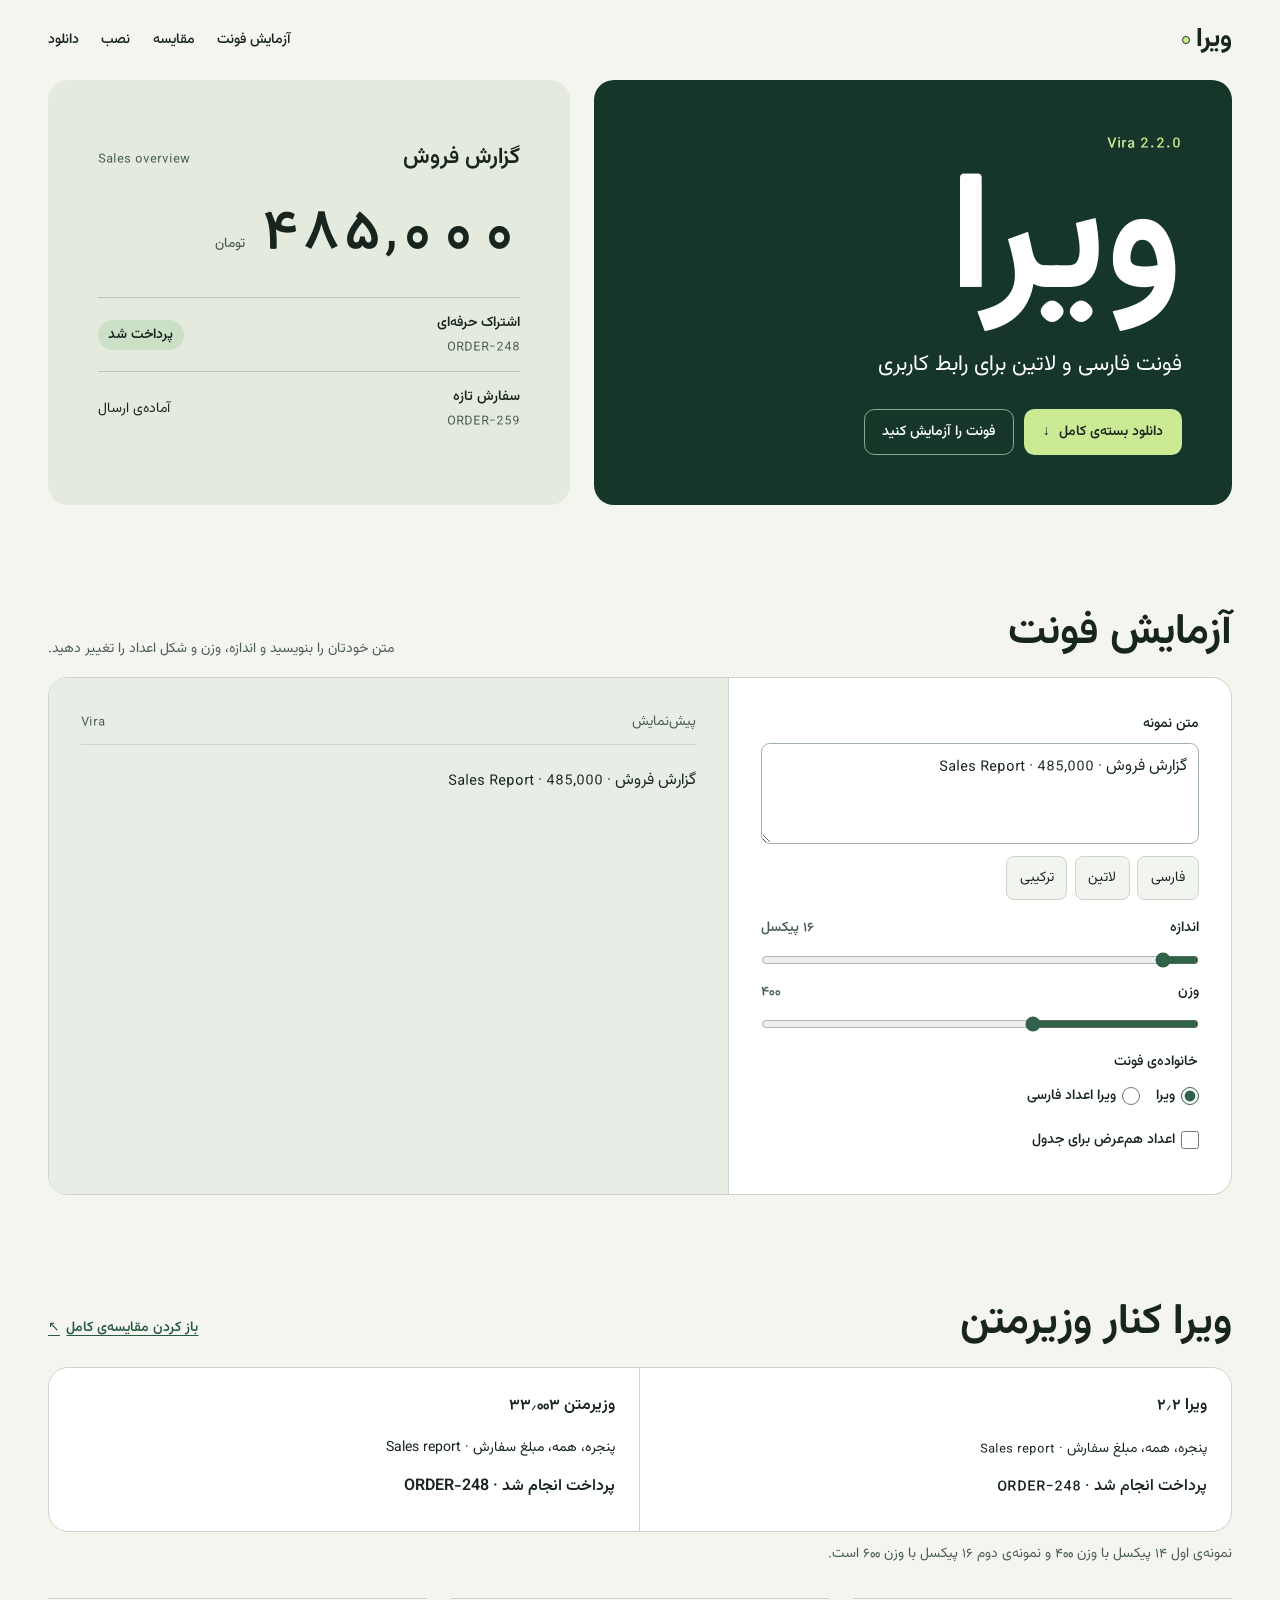
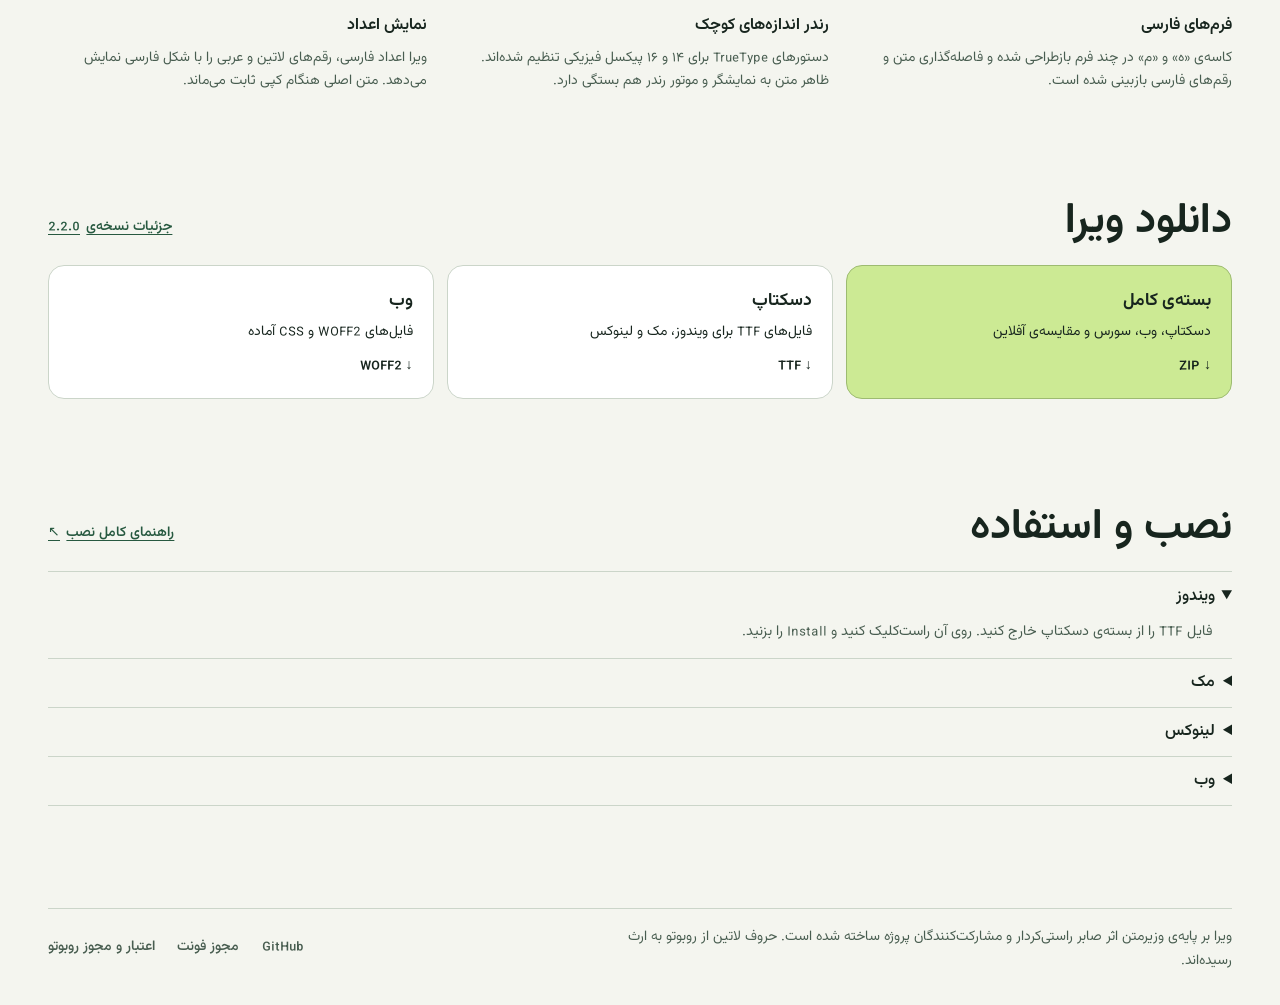
==== index.html @ 40b781bc "Publish the Vira type specimen website" ====
<!doctype html>
<html lang="fa" dir="rtl">
<head>
  <meta charset="utf-8">
  <meta name="viewport" content="width=device-width, initial-scale=1">
  <meta name="theme-color" content="#f4f5ef">
  <meta name="description" content="ویرا، فونت فارسی و لاتین برای رابط کاربری. نمونه‌ها را مقایسه کنید و نسخه‌ی متغیر، ثابت یا اعداد فارسی را دانلود کنید.">
  <title>ویرا | فونت فارسی و لاتین برای رابط کاربری</title>
  <link rel="preload" href="fonts/web/variable/Vira-Variable.woff2" as="font" type="font/woff2" crossorigin>
  <link rel="stylesheet" href="fonts/web/variable.css">
  <link rel="stylesheet" href="site/style.css">
  <script defer src="site/tester.js"></script>
</head>
<body>
  <a class="skip" href="#main">رفتن به محتوا</a>
  <header class="top wrap">
    <a class="wordmark" href="./" aria-label="ویرا، خانه">ویرا<span aria-hidden="true"></span></a>
    <nav aria-label="فهرست سایت">
      <a href="#tester">آزمایش فونت</a>
      <a href="#comparison">مقایسه</a>
      <a href="#install">نصب</a>
      <a href="#download">دانلود</a>
    </nav>
  </header>
  <main id="main" class="wrap">
    <section class="hero" aria-labelledby="hero-title">
      <div class="hero-copy">
        <p class="version"><bdi lang="en">Vira 2.2.0</bdi></p>
        <h1 id="hero-title">ویرا</h1>
        <p>فونت فارسی و لاتین برای رابط کاربری</p>
        <div class="hero-actions">
          <a class="button solid" href="https://github.com/qmahmoudi74/vira/releases/download/v2.2.0/Vira-2.2.0.zip">دانلود بسته‌ی کامل <span aria-hidden="true">↓</span></a>
          <a class="button outline" href="#tester">فونت را آزمایش کنید</a>
        </div>
      </div>
      <div class="hero-proof" aria-label="نمونه‌ی کاربرد ویرا در پنل فروش">
        <div class="proof-title">
          <p>گزارش فروش</p>
          <bdi lang="en">Sales overview</bdi>
        </div>
        <p class="proof-amount"><bdi dir="ltr">۴۸۵٬۰۰۰</bdi> <span>تومان</span></p>
        <div class="proof-order">
          <div><strong>اشتراک حرفه‌ای</strong><bdi lang="en">ORDER-248</bdi></div>
          <span class="state">پرداخت شد</span>
        </div>
        <div class="proof-order">
          <div><strong>سفارش تازه</strong><bdi lang="en">ORDER-259</bdi></div>
          <span>آماده‌ی ارسال</span>
        </div>
      </div>
    </section>

    <section id="tester" class="section" aria-labelledby="tester-title">
      <div class="section-heading">
        <h2 id="tester-title">آزمایش فونت</h2>
        <p>متن خودتان را بنویسید و اندازه، وزن و شکل اعداد را تغییر دهید.</p>
      </div>
      <div class="tester">
        <div class="tester-controls">
          <label for="sample">متن نمونه</label>
          <textarea id="sample" dir="auto" rows="3" maxlength="500">گزارش فروش · Sales Report · 485,000</textarea>
          <div class="presets" aria-label="متن‌های نمونه">
            <button type="button" data-example="persian">فارسی</button>
            <button type="button" data-example="latin">لاتین</button>
            <button type="button" data-example="mixed">ترکیبی</button>
          </div>
          <div class="sliders">
            <label for="size">اندازه <output id="size-output" for="size">۱۶ پیکسل</output></label>
            <input id="size" type="range" min="12" max="72" value="16">
            <label for="weight">وزن <output id="weight-output" for="weight">۴۰۰</output></label>
            <input id="weight" type="range" min="100" max="900" step="1" value="400">
          </div>
          <fieldset>
            <legend>خانواده‌ی فونت</legend>
            <label><input type="radio" name="family" value="Vira" checked> ویرا</label>
            <label><input type="radio" name="family" value="Vira FaNum"> ویرا اعداد فارسی</label>
          </fieldset>
          <label class="check"><input id="tabular" type="checkbox"> اعداد هم‌عرض برای جدول</label>
        </div>
        <div class="tester-stage">
          <div class="tester-meta"><span>پیش‌نمایش</span><bdi id="family-output" lang="en">Vira</bdi></div>
          <p id="render" dir="auto">گزارش فروش · Sales Report · 485,000</p>
        </div>
      </div>
    </section>

    <section id="comparison" class="section" aria-labelledby="comparison-title">
      <div class="section-heading">
        <h2 id="comparison-title">ویرا کنار وزیرمتن</h2>
        <a class="text-link" href="Preview.html">باز کردن مقایسه‌ی کامل <span aria-hidden="true">↖</span></a>
      </div>
      <div class="proof-grid">
        <article class="comparison-card">
          <h3>ویرا ۲٫۲</h3>
          <p class="px14">پنجره، همه، مبلغ سفارش · <bdi lang="en">Sales report</bdi></p>
          <p class="px16">پرداخت انجام شد · <bdi lang="en">ORDER-248</bdi></p>
        </article>
        <article class="comparison-card">
          <h3>وزیرمتن ۳۳٫۰۰۳</h3>
          <p class="px14 vazir">پنجره، همه، مبلغ سفارش · <bdi lang="en">Sales report</bdi></p>
          <p class="px16 vazir">پرداخت انجام شد · <bdi lang="en">ORDER-248</bdi></p>
        </article>
      </div>
      <p class="caption">نمونه‌ی اول ۱۴ پیکسل با وزن ۴۰۰ و نمونه‌ی دوم ۱۶ پیکسل با وزن ۶۰۰ است.</p>
      <div class="changes">
        <article><h3>فرم‌های فارسی</h3><p>کاسه‌ی «ه» و «م» در چند فرم بازطراحی شده و فاصله‌گذاری متن و رقم‌های فارسی بازبینی شده است.</p></article>
        <article><h3>رندر اندازه‌های کوچک</h3><p>دستورهای TrueType برای ۱۴ و ۱۶ پیکسل فیزیکی تنظیم شده‌اند. ظاهر متن به نمایشگر و موتور رندر هم بستگی دارد.</p></article>
        <article><h3>نمایش اعداد</h3><p>ویرا اعداد فارسی، رقم‌های لاتین و عربی را با شکل فارسی نمایش می‌دهد. متن اصلی هنگام کپی ثابت می‌ماند.</p></article>
      </div>
    </section>

    <section id="download" class="section download" aria-labelledby="download-title">
      <div class="section-heading">
        <h2 id="download-title">دانلود ویرا</h2>
        <a class="text-link" href="https://github.com/qmahmoudi74/vira/releases/tag/v2.2.0">جزئیات نسخه‌ی <bdi lang="en">2.2.0</bdi></a>
      </div>
      <div class="downloads">
        <a class="download-card featured" href="https://github.com/qmahmoudi74/vira/releases/download/v2.2.0/Vira-2.2.0.zip">
          <strong>بسته‌ی کامل</strong><span>دسکتاپ، وب، سورس و مقایسه‌ی آفلاین</span><span class="file-type" lang="en">ZIP ↓</span>
        </a>
        <a class="download-card" href="https://github.com/qmahmoudi74/vira/releases/download/v2.2.0/Vira-2.2.0-Desktop.zip">
          <strong>دسکتاپ</strong><span>فایل‌های TTF برای ویندوز، مک و لینوکس</span><span class="file-type" lang="en">TTF ↓</span>
        </a>
        <a class="download-card" href="https://github.com/qmahmoudi74/vira/releases/download/v2.2.0/Vira-2.2.0-Web.zip">
          <strong>وب</strong><span>فایل‌های WOFF2 و CSS آماده</span><span class="file-type" lang="en">WOFF2 ↓</span>
        </a>
      </div>
    </section>

    <section class="section install" id="install" aria-labelledby="install-title">
      <div class="section-heading">
        <h2 id="install-title">نصب و استفاده</h2>
        <a class="text-link" href="https://github.com/qmahmoudi74/vira/blob/main/docs/INSTALL.md">راهنمای کامل نصب <span aria-hidden="true">↖</span></a>
      </div>
      <div class="install-list">
        <details open><summary>ویندوز</summary><p>فایل TTF را از بسته‌ی دسکتاپ خارج کنید. روی آن راست‌کلیک کنید و <bdi lang="en">Install</bdi> را بزنید.</p></details>
        <details><summary>مک</summary><p>فایل TTF را در <bdi lang="en">Font Book</bdi> باز کنید و گزینه‌ی نصب را بزنید.</p></details>
        <details><summary>لینوکس</summary><p>فایل TTF را در نمایشگر فونت نصب کنید یا آن را در <bdi><code>~/.local/share/fonts</code></bdi> بگذارید و <bdi><code>fc-cache -f</code></bdi> را اجرا کنید.</p></details>
        <details><summary>وب</summary><p>پوشه‌ی <bdi><code>fonts/web</code></bdi> را کپی کنید. برای فونت متغیر <bdi><code>variable.css</code></bdi> و برای وزن‌های ثابت <bdi><code>static.css</code></bdi> را بارگذاری کنید.</p></details>
      </div>
    </section>
  </main>
  <footer class="wrap footer">
    <p>ویرا بر پایه‌ی وزیرمتن اثر صابر راستی‌کردار و مشارکت‌کنندگان پروژه ساخته شده است. حروف لاتین از روبوتو به ارث رسیده‌اند.</p>
    <nav aria-label="پیوندهای پروژه">
      <a href="https://github.com/qmahmoudi74/vira"><bdi lang="en">GitHub</bdi></a>
      <a href="OFL.txt">مجوز فونت</a>
      <a href="licenses/NOTICE.txt">اعتبار و مجوز روبوتو</a>
    </nav>
  </footer>
</body>
</html>
---- fonts/web/variable.css ----
@font-face {
  font-family: "Vira";
  src: url("variable/Vira-Variable.woff2") format("woff2");
  font-style: normal;
  font-weight: 100 900;
  font-display: swap;
}

@font-face {
  font-family: "Vira FaNum";
  src: url("variable/ViraFaNum-Variable.woff2") format("woff2");
  font-style: normal;
  font-weight: 100 900;
  font-display: swap;
}
---- site/style.css ----
@font-face {
  font-family: Vazirmatn;
  src: url("../specimen/assets/Vazirmatn-33.003.woff2") format("woff2");
  font-weight: 100 900;
  font-display: swap;
}

:root {
  color-scheme: light;
  font: 400 16px/1.7 Vira, sans-serif;
  font-synthesis: none;
  --text: #17251e;
  --muted: #485d50;
  --paper: #f4f5ef;
  --white: #fff;
  --green: #16362a;
  --acid: #ccea94;
  --border: #cbd5c9;
  --radius: 1.25rem;
  color: var(--text);
  background: var(--paper);
}

* { box-sizing: border-box; }
body { margin: 0; }
h1, h2, h3, p { margin: 0; }
a { color: inherit; }
bdi { unicode-bidi: isolate; }
button, input, textarea { font: inherit; }
button, summary, input[type="range"], input[type="checkbox"], input[type="radio"] { cursor: pointer; }
input { accent-color: #316149; }
:focus-visible { outline: 2px solid #316149; outline-offset: 4px; }
[id] { scroll-margin-block-start: 1rem; }
.wrap { width: min(100% - 3rem, 74rem); margin-inline: auto; }
.skip { position: absolute; inset-block-start: 0; inset-inline-start: 1rem; transform: translateY(-130%); background: var(--white); padding: .5rem 1rem; z-index: 2; }
.skip:focus { transform: translateY(.5rem); }

.top, .footer, .top nav, .footer nav {
  display: flex;
  align-items: center;
  gap: .4rem 1.4rem;
  flex-wrap: wrap;
}
.top { justify-content: space-between; min-height: 5rem; padding-block: .7rem; }
.top a, .footer a { display: inline-flex; align-items: center; min-height: 2.75rem; text-decoration: none; }
.top nav a, .footer nav a { font-size: .875rem; font-weight: 630; }
.top nav a:hover, .footer nav a:hover { text-decoration: underline; }
.wordmark { font-size: 1.65rem; font-weight: 780; gap: .35rem; }
.wordmark span { width: .55rem; height: .55rem; border: 1px solid var(--green); border-radius: 50%; background: var(--acid); }

.hero {
  display: grid;
  grid-template-columns: 1.1fr .9fr;
  gap: 1.5rem;
  align-items: stretch;
}
.hero-copy, .hero-proof { min-width: 0; border-radius: var(--radius); padding: clamp(1.5rem, 4vw, 3.125rem); }
.hero-copy { display: flex; flex-direction: column; justify-content: center; background: var(--green); color: var(--white); }
.hero-copy h1 { font-size: clamp(5rem, 13vw, 10.5rem); line-height: 1; font-weight: 760; margin-block: .4rem 1rem; }
.hero-copy > p:not(.version) { font-size: clamp(1rem, 2.7vw, 1.375rem); }
.version { color: var(--acid); font-weight: 600; font-variant-numeric: tabular-nums; }
.hero-actions { display: flex; flex-wrap: wrap; gap: .65rem; margin-top: 1.6rem; }
.button { display: inline-flex; align-items: center; gap: .6rem; min-height: 2.875rem; padding: .4rem 1.1rem; border: 1px solid transparent; border-radius: .65rem; text-decoration: none; font-size: .875rem; font-weight: 650; }
.button:focus-visible { outline-color: var(--acid); }
.solid { color: var(--text); background: var(--acid); }
.solid:hover { background: #def4b5; }
.outline { border-color: #8ea99a; }
.outline:hover { background: #244b39; }

.hero-proof { background: #e4eade; display: flex; flex-direction: column; justify-content: center; }
.proof-title, .proof-order { display: flex; align-items: center; gap: .75rem; justify-content: space-between; }
.proof-title p { font-weight: 680; font-size: clamp(1.05rem, 2.1vw, 1.4rem); }
.proof-title bdi, .proof-order bdi { color: var(--muted); font-size: .875rem; }
.proof-amount { font-size: clamp(2rem, 5vw, 3.75rem); line-height: 1.3; font-weight: 650; font-family: "Vira FaNum", sans-serif; font-variant-numeric: tabular-nums; margin-block: 1rem 1.6rem; }
.proof-amount span { font: 500 .85rem Vira, sans-serif; color: var(--muted); }
.proof-order { border-block-start: 1px solid #b9c7b8; padding-block: .8rem; font-size: .875rem; }
.proof-order strong { display: block; font-weight: 650; }
.state { border-radius: 2rem; padding: .2rem .65rem; background: #cbe0c6; white-space: nowrap; font-weight: 650; }

.section { margin-block: clamp(3rem, 8vw, 6.5rem); }
.section-heading { display: flex; align-items: end; justify-content: space-between; flex-wrap: wrap; gap: .5rem 1.5rem; margin-block-end: 1.05rem; }
h2 { font-size: clamp(1.6rem, 4vw, 2.65rem); font-weight: 730; line-height: 1.25; }
.section-heading p, .caption { color: var(--muted); font-size: .875rem; }
.text-link { color: #275940; font-weight: 650; font-size: .875rem; text-underline-offset: .25em; display: inline-flex; align-items: center; gap: .4rem; min-height: 2.75rem; }

.tester { display: grid; grid-template-columns: minmax(18rem, .85fr) minmax(0, 1.15fr); border: 1px solid var(--border); border-radius: var(--radius); overflow: hidden; background: var(--white); }
.tester-controls, .tester-stage { min-width: 0; padding: clamp(1rem, 3vw, 2rem); }
.tester-controls label, .tester-controls legend { font-size: .875rem; font-weight: 630; }
.tester-controls textarea { display: block; width: 100%; resize: vertical; min-height: 5rem; padding: .55rem .7rem; margin-top: .35rem; border: 1px solid #a0b1a2; border-radius: .55rem; color: var(--text); background: var(--white); }
.presets { display: flex; flex-wrap: wrap; gap: .45rem; margin-block: .75rem 1rem; }
.presets button { border: 1px solid var(--border); border-radius: .5rem; background: #f2f5ef; color: var(--text); min-height: 2.75rem; padding: .2rem .8rem; font-size: .875rem; }
.presets button:hover { background: #e4eade; }
.sliders { display: grid; gap: .25rem; }
.sliders label { display: flex; align-items: center; justify-content: space-between; }
.sliders input { margin: 0; width: 100%; min-height: 2rem; }
.sliders output { color: var(--muted); }
fieldset { display: flex; flex-wrap: wrap; gap: .25rem 1rem; border: 0; margin: .65rem 0 0; padding: 0; }
fieldset label, .check { display: flex; align-items: center; gap: .4rem; min-height: 2.75rem; }
.tester-controls input[type="radio"], .tester-controls input[type="checkbox"] { width: 1.1rem; height: 1.1rem; margin: 0; }
.tester-stage { background: #e8eee5; border-inline-start: 1px solid var(--border); }
.tester-meta { display: flex; gap: .5rem; justify-content: space-between; padding-bottom: .65rem; color: var(--muted); border-bottom: 1px solid var(--border); font-size: .875rem; }
#render { font: var(--sample-weight, 400) var(--sample-size, 16px)/1.55 var(--sample-family, Vira), sans-serif; white-space: pre-wrap; overflow-wrap: anywhere; margin-top: 1.5rem; }
#render.tabular { font-variant-numeric: tabular-nums; }

.proof-grid { display: grid; grid-template-columns: repeat(2, minmax(0, 1fr)); border: 1px solid var(--border); background: var(--white); border-radius: var(--radius); }
.comparison-card { padding: clamp(.85rem, 3vw, 1.5rem); min-width: 0; overflow-wrap: anywhere; }
.comparison-card + .comparison-card { border-inline-start: 1px solid var(--border); }
.comparison-card h3 { font-size: 1rem; font-weight: 700; margin-bottom: .7rem; }
.comparison-card p { padding-block: .4rem; }
.px14 { font-size: 14px; font-weight: 400; }
.px16 { font-size: 16px; font-weight: 600; }
.vazir { font-family: Vazirmatn, sans-serif; }
.caption { margin-top: .65rem; }
.changes { display: grid; grid-template-columns: repeat(3, minmax(0, 1fr)); gap: 1.5rem; margin-block-start: 2rem; }
.changes article { border-block-start: 1px solid var(--border); padding-block-start: .8rem; }
.changes h3 { font-size: 1rem; font-weight: 700; margin-block-end: .4rem; }
.changes p { font-size: .875rem; color: var(--muted); }

.downloads { display: grid; grid-template-columns: repeat(3, minmax(0, 1fr)); gap: .85rem; }
.download-card { display: grid; grid-template-rows: auto 1fr auto; gap: .25rem; padding: 1.25rem; border: 1px solid var(--border); border-radius: 1rem; background: var(--white); text-decoration: none; }
.download-card:hover { border-color: #577461; background: #edf4e9; }
.download-card.featured { background: var(--acid); border-color: #9dbb71; }
.download-card.featured:hover { background: #def4b5; }
.download-card strong { font-size: 1.1rem; font-weight: 720; }
.download-card span { font-size: .875rem; }
.download-card .file-type { justify-self: start; direction: ltr; margin-top: .4rem; font-weight: 700; }
.install-list { border-block-start: 1px solid var(--border); }
.install-list details { border-block-end: 1px solid var(--border); }
.install-list summary { font-weight: 650; padding-block: .65rem; min-height: 2.75rem; }
.install-list details p { font-size: .9rem; color: var(--muted); padding: 0 1.2rem .8rem 0; }
.footer { display: flex; align-items: start; justify-content: space-between; padding-block: 1rem 2rem; border-block-start: 1px solid var(--border); color: var(--muted); }
.footer p { font-size: .875rem; max-width: 38rem; }

@media (max-width: 800px) {
  .hero { grid-template-columns: 1fr; gap: .85rem; }
  .tester { grid-template-columns: 1fr; }
  .tester-stage { min-height: 10rem; border-inline-start: 0; border-block-start: 1px solid var(--border); }
  .section-heading { align-items: start; }
}
@media (max-width: 590px) {
  .wrap { width: calc(100% - 1.5rem); }
  .top { display: block; min-height: auto; }
  .top nav { gap: .25rem 1rem; }
  .top nav a { font-size: .82rem; }
  .changes, .downloads { grid-template-columns: 1fr; gap: .75rem; }
}
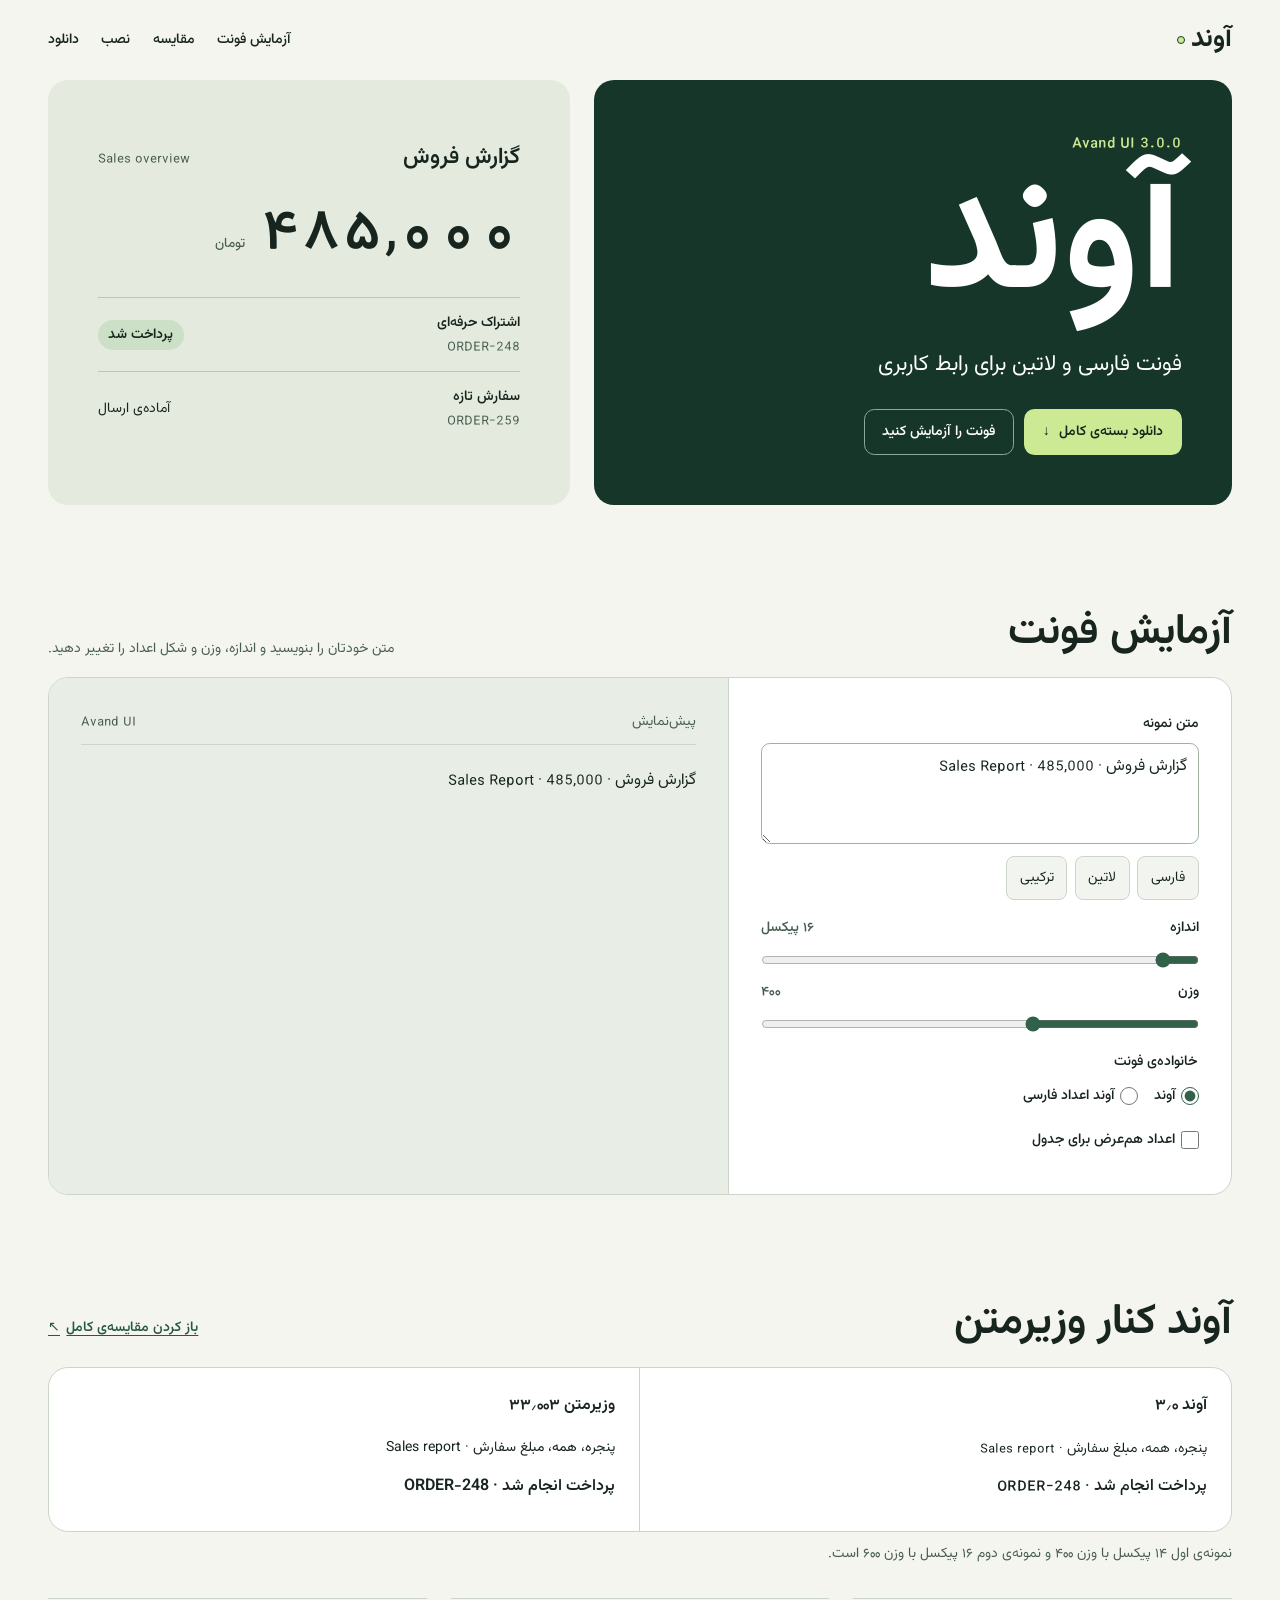
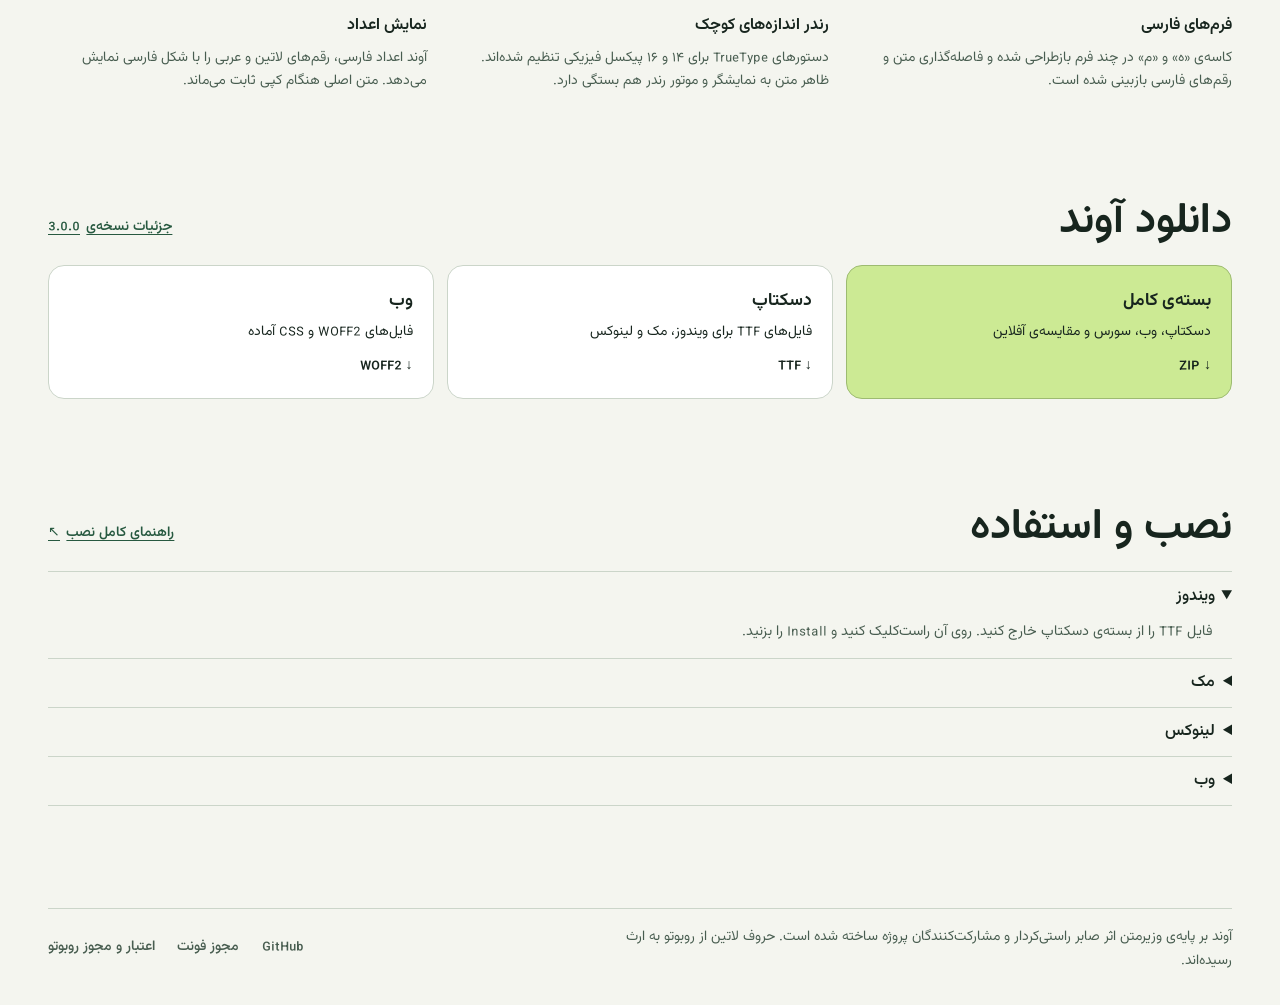
==== commit 92679589: "Release Avand UI 3.0.0" ====
--- a/index.html
+++ b/index.html
@@ -4,9 +4,9 @@
   <meta charset="utf-8">
   <meta name="viewport" content="width=device-width, initial-scale=1">
   <meta name="theme-color" content="#f4f5ef">
-  <meta name="description" content="ویرا، فونت فارسی و لاتین برای رابط کاربری. نمونه‌ها را مقایسه کنید و نسخه‌ی متغیر، ثابت یا اعداد فارسی را دانلود کنید.">
-  <title>ویرا | فونت فارسی و لاتین برای رابط کاربری</title>
-  <link rel="preload" href="fonts/web/variable/Vira-Variable.woff2" as="font" type="font/woff2" crossorigin>
+  <meta name="description" content="آوند، فونت فارسی و لاتین برای رابط کاربری. نمونه‌ها را مقایسه کنید و نسخه‌ی متغیر، ثابت یا اعداد فارسی را دانلود کنید.">
+  <title>آوند | فونت فارسی و لاتین برای رابط کاربری</title>
+  <link rel="preload" href="fonts/web/variable/AvandUI-Variable.woff2" as="font" type="font/woff2" crossorigin>
   <link rel="stylesheet" href="fonts/web/variable.css">
   <link rel="stylesheet" href="site/style.css">
   <script defer src="site/tester.js"></script>
@@ -14,7 +14,7 @@
 <body>
   <a class="skip" href="#main">رفتن به محتوا</a>
   <header class="top wrap">
-    <a class="wordmark" href="./" aria-label="ویرا، خانه">ویرا<span aria-hidden="true"></span></a>
+    <a class="wordmark" href="./" aria-label="آوند، خانه">آوند<span aria-hidden="true"></span></a>
     <nav aria-label="فهرست سایت">
       <a href="#tester">آزمایش فونت</a>
       <a href="#comparison">مقایسه</a>
@@ -25,15 +25,15 @@
   <main id="main" class="wrap">
     <section class="hero" aria-labelledby="hero-title">
       <div class="hero-copy">
-        <p class="version"><bdi lang="en">Vira 2.2.0</bdi></p>
-        <h1 id="hero-title">ویرا</h1>
+        <p class="version"><bdi lang="en">Avand UI 3.0.0</bdi></p>
+        <h1 id="hero-title">آوند</h1>
         <p>فونت فارسی و لاتین برای رابط کاربری</p>
         <div class="hero-actions">
-          <a class="button solid" href="https://github.com/qmahmoudi74/vira/releases/download/v2.2.0/Vira-2.2.0.zip">دانلود بسته‌ی کامل <span aria-hidden="true">↓</span></a>
+          <a class="button solid" href="https://github.com/qmahmoudi74/vira/releases/download/v3.0.0/Avand-3.0.0.zip">دانلود بسته‌ی کامل <span aria-hidden="true">↓</span></a>
           <a class="button outline" href="#tester">فونت را آزمایش کنید</a>
         </div>
       </div>
-      <div class="hero-proof" aria-label="نمونه‌ی کاربرد ویرا در پنل فروش">
+      <div class="hero-proof" aria-label="نمونه‌ی کاربرد آوند در پنل فروش">
         <div class="proof-title">
           <p>گزارش فروش</p>
           <bdi lang="en">Sales overview</bdi>
@@ -72,13 +72,13 @@
           </div>
           <fieldset>
             <legend>خانواده‌ی فونت</legend>
-            <label><input type="radio" name="family" value="Vira" checked> ویرا</label>
-            <label><input type="radio" name="family" value="Vira FaNum"> ویرا اعداد فارسی</label>
+            <label><input type="radio" name="family" value="Avand UI" checked> آوند</label>
+            <label><input type="radio" name="family" value="Avand UI FaNum"> آوند اعداد فارسی</label>
           </fieldset>
           <label class="check"><input id="tabular" type="checkbox"> اعداد هم‌عرض برای جدول</label>
         </div>
         <div class="tester-stage">
-          <div class="tester-meta"><span>پیش‌نمایش</span><bdi id="family-output" lang="en">Vira</bdi></div>
+          <div class="tester-meta"><span>پیش‌نمایش</span><bdi id="family-output" lang="en">Avand UI</bdi></div>
           <p id="render" dir="auto">گزارش فروش · Sales Report · 485,000</p>
         </div>
       </div>
@@ -86,12 +86,12 @@
 
     <section id="comparison" class="section" aria-labelledby="comparison-title">
       <div class="section-heading">
-        <h2 id="comparison-title">ویرا کنار وزیرمتن</h2>
+        <h2 id="comparison-title">آوند کنار وزیرمتن</h2>
         <a class="text-link" href="Preview.html">باز کردن مقایسه‌ی کامل <span aria-hidden="true">↖</span></a>
       </div>
       <div class="proof-grid">
         <article class="comparison-card">
-          <h3>ویرا ۲٫۲</h3>
+          <h3>آوند ۳٫۰</h3>
           <p class="px14">پنجره، همه، مبلغ سفارش · <bdi lang="en">Sales report</bdi></p>
           <p class="px16">پرداخت انجام شد · <bdi lang="en">ORDER-248</bdi></p>
         </article>
@@ -105,23 +105,23 @@
       <div class="changes">
         <article><h3>فرم‌های فارسی</h3><p>کاسه‌ی «ه» و «م» در چند فرم بازطراحی شده و فاصله‌گذاری متن و رقم‌های فارسی بازبینی شده است.</p></article>
         <article><h3>رندر اندازه‌های کوچک</h3><p>دستورهای TrueType برای ۱۴ و ۱۶ پیکسل فیزیکی تنظیم شده‌اند. ظاهر متن به نمایشگر و موتور رندر هم بستگی دارد.</p></article>
-        <article><h3>نمایش اعداد</h3><p>ویرا اعداد فارسی، رقم‌های لاتین و عربی را با شکل فارسی نمایش می‌دهد. متن اصلی هنگام کپی ثابت می‌ماند.</p></article>
+        <article><h3>نمایش اعداد</h3><p>آوند اعداد فارسی، رقم‌های لاتین و عربی را با شکل فارسی نمایش می‌دهد. متن اصلی هنگام کپی ثابت می‌ماند.</p></article>
       </div>
     </section>
 
     <section id="download" class="section download" aria-labelledby="download-title">
       <div class="section-heading">
-        <h2 id="download-title">دانلود ویرا</h2>
-        <a class="text-link" href="https://github.com/qmahmoudi74/vira/releases/tag/v2.2.0">جزئیات نسخه‌ی <bdi lang="en">2.2.0</bdi></a>
+        <h2 id="download-title">دانلود آوند</h2>
+        <a class="text-link" href="https://github.com/qmahmoudi74/vira/releases/tag/v3.0.0">جزئیات نسخه‌ی <bdi lang="en">3.0.0</bdi></a>
       </div>
       <div class="downloads">
-        <a class="download-card featured" href="https://github.com/qmahmoudi74/vira/releases/download/v2.2.0/Vira-2.2.0.zip">
+        <a class="download-card featured" href="https://github.com/qmahmoudi74/vira/releases/download/v3.0.0/Avand-3.0.0.zip">
           <strong>بسته‌ی کامل</strong><span>دسکتاپ، وب، سورس و مقایسه‌ی آفلاین</span><span class="file-type" lang="en">ZIP ↓</span>
         </a>
-        <a class="download-card" href="https://github.com/qmahmoudi74/vira/releases/download/v2.2.0/Vira-2.2.0-Desktop.zip">
+        <a class="download-card" href="https://github.com/qmahmoudi74/vira/releases/download/v3.0.0/Avand-3.0.0-Desktop.zip">
           <strong>دسکتاپ</strong><span>فایل‌های TTF برای ویندوز، مک و لینوکس</span><span class="file-type" lang="en">TTF ↓</span>
         </a>
-        <a class="download-card" href="https://github.com/qmahmoudi74/vira/releases/download/v2.2.0/Vira-2.2.0-Web.zip">
+        <a class="download-card" href="https://github.com/qmahmoudi74/vira/releases/download/v3.0.0/Avand-3.0.0-Web.zip">
           <strong>وب</strong><span>فایل‌های WOFF2 و CSS آماده</span><span class="file-type" lang="en">WOFF2 ↓</span>
         </a>
       </div>
@@ -141,7 +141,7 @@
     </section>
   </main>
   <footer class="wrap footer">
-    <p>ویرا بر پایه‌ی وزیرمتن اثر صابر راستی‌کردار و مشارکت‌کنندگان پروژه ساخته شده است. حروف لاتین از روبوتو به ارث رسیده‌اند.</p>
+    <p>آوند بر پایه‌ی وزیرمتن اثر صابر راستی‌کردار و مشارکت‌کنندگان پروژه ساخته شده است. حروف لاتین از روبوتو به ارث رسیده‌اند.</p>
     <nav aria-label="پیوندهای پروژه">
       <a href="https://github.com/qmahmoudi74/vira"><bdi lang="en">GitHub</bdi></a>
       <a href="OFL.txt">مجوز فونت</a>
--- a/fonts/web/variable.css
+++ b/fonts/web/variable.css
@@ -1,14 +1,14 @@
 @font-face {
-  font-family: "Vira";
-  src: url("variable/Vira-Variable.woff2") format("woff2");
+  font-family: "Avand UI";
+  src: url("variable/AvandUI-Variable.woff2") format("woff2");
   font-style: normal;
   font-weight: 100 900;
   font-display: swap;
 }
 
 @font-face {
-  font-family: "Vira FaNum";
-  src: url("variable/ViraFaNum-Variable.woff2") format("woff2");
+  font-family: "Avand UI FaNum";
+  src: url("variable/AvandUIFaNum-Variable.woff2") format("woff2");
   font-style: normal;
   font-weight: 100 900;
   font-display: swap;
--- a/site/style.css
+++ b/site/style.css
@@ -7,7 +7,7 @@
 
 :root {
   color-scheme: light;
-  font: 400 16px/1.7 Vira, sans-serif;
+  font: 400 16px/1.7 "Avand UI", sans-serif;
   font-synthesis: none;
   --text: #17251e;
   --muted: #485d50;
@@ -71,8 +71,8 @@
 .proof-title, .proof-order { display: flex; align-items: center; gap: .75rem; justify-content: space-between; }
 .proof-title p { font-weight: 680; font-size: clamp(1.05rem, 2.1vw, 1.4rem); }
 .proof-title bdi, .proof-order bdi { color: var(--muted); font-size: .875rem; }
-.proof-amount { font-size: clamp(2rem, 5vw, 3.75rem); line-height: 1.3; font-weight: 650; font-family: "Vira FaNum", sans-serif; font-variant-numeric: tabular-nums; margin-block: 1rem 1.6rem; }
-.proof-amount span { font: 500 .85rem Vira, sans-serif; color: var(--muted); }
+.proof-amount { font-size: clamp(2rem, 5vw, 3.75rem); line-height: 1.3; font-weight: 650; font-family: "Avand UI FaNum", sans-serif; font-variant-numeric: tabular-nums; margin-block: 1rem 1.6rem; }
+.proof-amount span { font: 500 .85rem "Avand UI", sans-serif; color: var(--muted); }
 .proof-order { border-block-start: 1px solid #b9c7b8; padding-block: .8rem; font-size: .875rem; }
 .proof-order strong { display: block; font-weight: 650; }
 .state { border-radius: 2rem; padding: .2rem .65rem; background: #cbe0c6; white-space: nowrap; font-weight: 650; }
@@ -99,7 +99,7 @@
 .tester-controls input[type="radio"], .tester-controls input[type="checkbox"] { width: 1.1rem; height: 1.1rem; margin: 0; }
 .tester-stage { background: #e8eee5; border-inline-start: 1px solid var(--border); }
 .tester-meta { display: flex; gap: .5rem; justify-content: space-between; padding-bottom: .65rem; color: var(--muted); border-bottom: 1px solid var(--border); font-size: .875rem; }
-#render { font: var(--sample-weight, 400) var(--sample-size, 16px)/1.55 var(--sample-family, Vira), sans-serif; white-space: pre-wrap; overflow-wrap: anywhere; margin-top: 1.5rem; }
+#render { font: var(--sample-weight, 400) var(--sample-size, 16px)/1.55 var(--sample-family, "Avand UI"), sans-serif; white-space: pre-wrap; overflow-wrap: anywhere; margin-top: 1.5rem; }
 #render.tabular { font-variant-numeric: tabular-nums; }
 
 .proof-grid { display: grid; grid-template-columns: repeat(2, minmax(0, 1fr)); border: 1px solid var(--border); background: var(--white); border-radius: var(--radius); }
